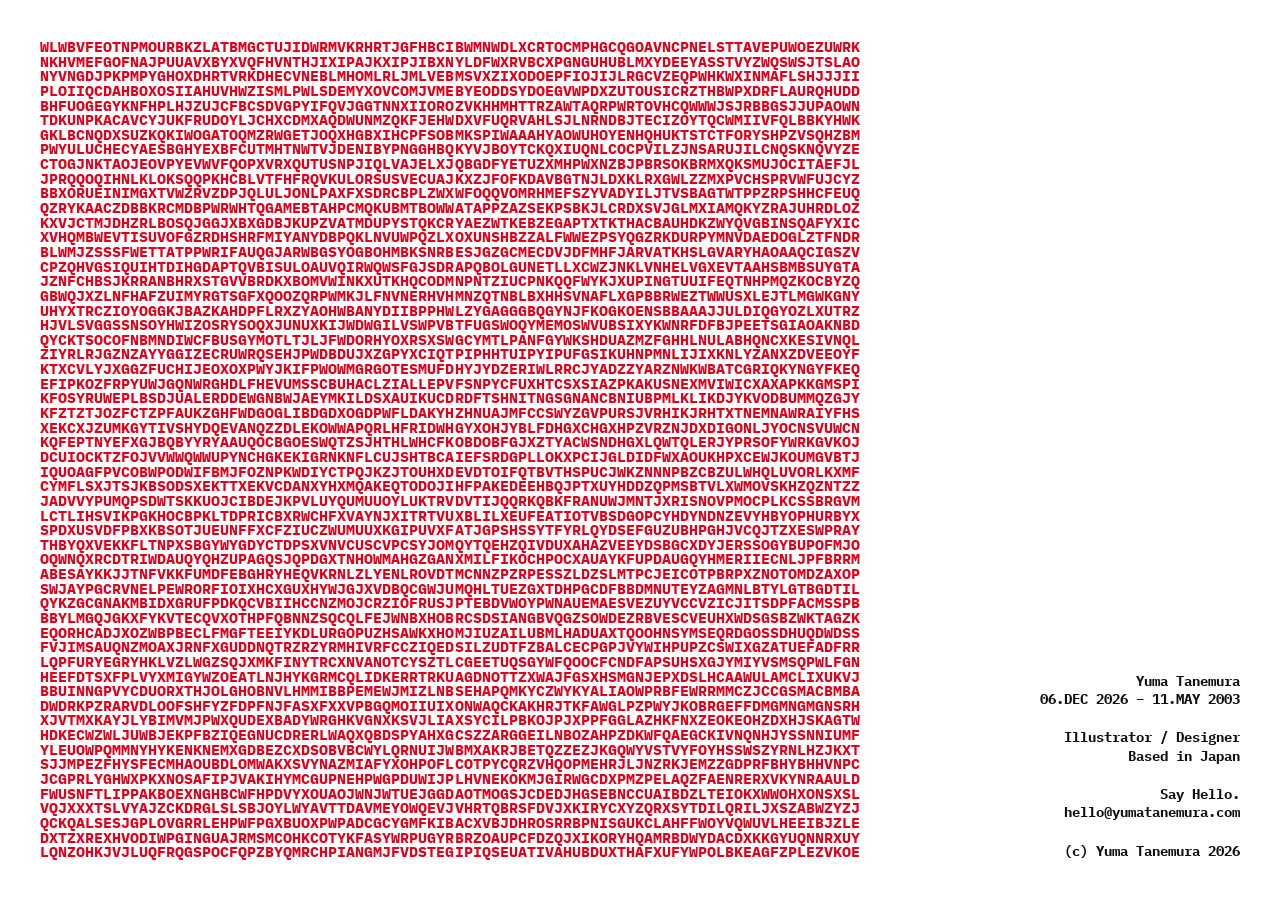
==== index.html @ e954024f "Add the new page." ====
<!doctype html>
<html lang="en">
<head>
  <meta charset="utf-8">
  <meta name="viewport" content="width=device-width, initial-scale=1">
  <title>yumatanemura.com</title>
  <link rel="preconnect" href="https://fonts.googleapis.com">
  <link rel="preconnect" href="https://fonts.gstatic.com" crossorigin>
  <link href="https://fonts.googleapis.com/css2?family=IBM+Plex+Mono:wght@700&display=swap" rel="stylesheet">
  <link rel="stylesheet" href="css/base.css">
  <link rel="stylesheet" href="css/red-square.css">
  <link rel="stylesheet" href="css/info-rail.css">
</head>
<body>
  <div class="red-square" id="red-square" aria-hidden="true"></div>
  <aside class="info-rail" id="info-rail">
    <div class="info-rail__stack" id="info-stack">
      <div>
        <p>Yuma Tanemura</p>
        <p><span id="info-today"></span> – 11.MAY 2003</p>
      </div>
      <div>
        <p>Illustrator / Designer</p>
        <p>Based in Japan</p>
      </div>
      <div>
        <p>Say Hello.</p>
        <p><a href="mailto:hello@yumatanemura.com">hello@yumatanemura.com</a></p>
      </div>
      <p>(c) Yuma Tanemura 2026</p>
    </div>
  </aside>
  <canvas id="red-measure" hidden></canvas>
  <script src="js/red-square.js"></script>
  <script src="js/info-rail.js"></script>
  <script src="js/main.js"></script>
</body>
</html>
---- css/base.css ----
:root {
  --red: #e2001a;
  --pad: 2.5rem;
  --info-font: 0.85rem;
  --info-gap: 1.25rem;
}

* {
  box-sizing: border-box;
}

body {
  margin: 0;
  min-height: 100dvh;
  padding: var(--pad);
  background: #fff;
  font-family: "IBM Plex Mono", ui-monospace, monospace;
}
---- css/red-square.css ----
.red-square {
  display: flex;
  flex-direction: column;
  color: var(--red);
  font-weight: 700;
  text-transform: uppercase;
  line-height: 1;
}

.red-square__row {
  white-space: nowrap;
}
---- css/info-rail.css ----
.info-rail {
  position: absolute;
  right: var(--pad);
  bottom: var(--pad);
  display: flex;
  flex-direction: column;
  justify-content: flex-end;
  text-align: right;
  color: #111;
  font-size: var(--info-font);
  font-weight: 700;
  line-height: 1.35;
}

.info-rail__stack {
  display: flex;
  flex-direction: column;
  gap: var(--info-gap);
  width: max-content;
  margin-left: auto;
}

.info-rail p {
  margin: 0;
  white-space: nowrap;
}

.info-rail a {
  color: inherit;
  text-decoration: none;
}
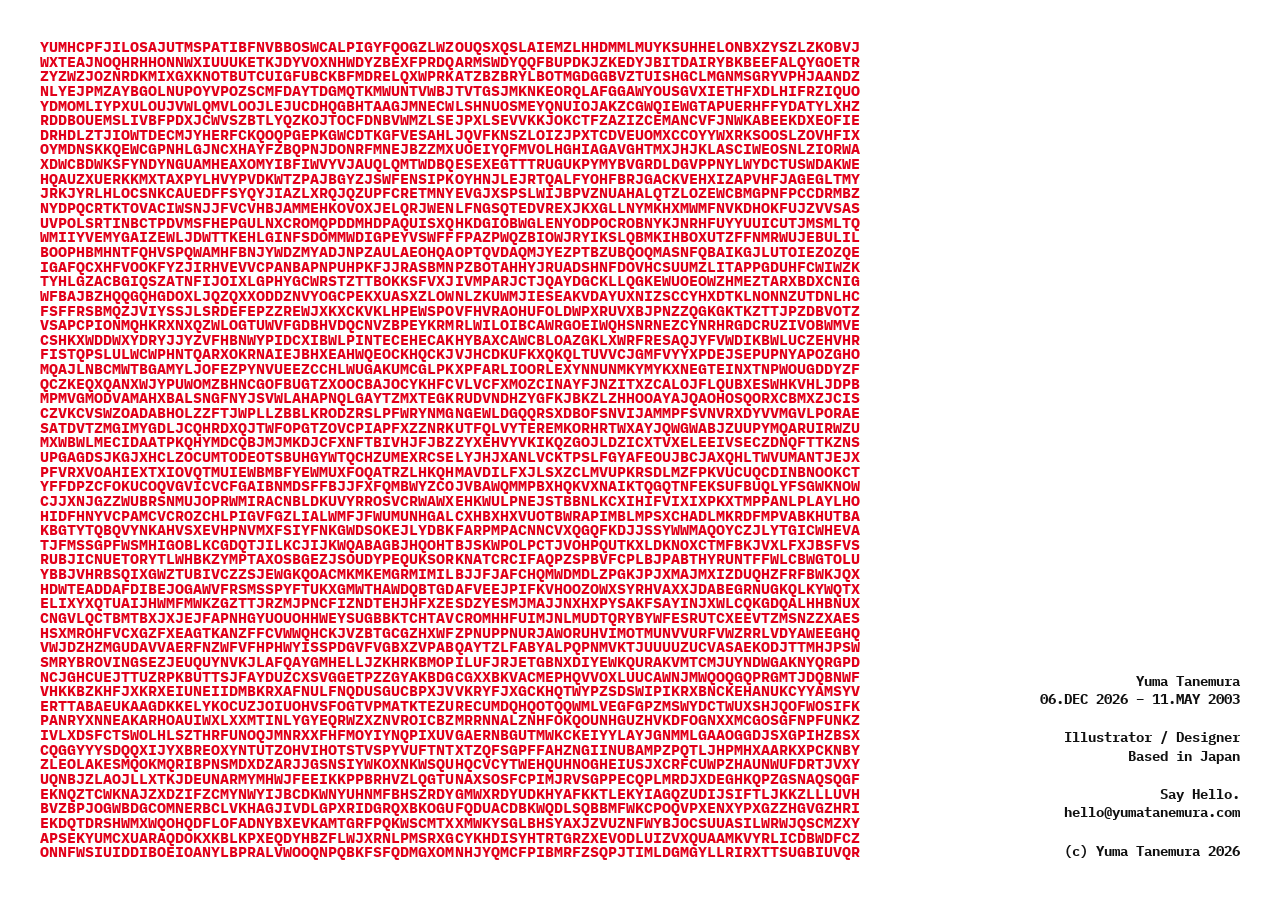
==== commit 94770b31: "Serve the font from the site." ====
--- a/index.html
+++ b/index.html
@@ -4,9 +4,7 @@
   <meta charset="utf-8">
   <meta name="viewport" content="width=device-width, initial-scale=1">
   <title>yumatanemura.com</title>
-  <link rel="preconnect" href="https://fonts.googleapis.com">
-  <link rel="preconnect" href="https://fonts.gstatic.com" crossorigin>
-  <link href="https://fonts.googleapis.com/css2?family=IBM+Plex+Mono:wght@700&display=swap" rel="stylesheet">
+  <link rel="preload" href="/assets/fonts/ibm-plex-mono-700-latin.woff2" as="font" type="font/woff2" crossorigin>
   <link rel="stylesheet" href="css/base.css">
   <link rel="stylesheet" href="css/red-square.css">
   <link rel="stylesheet" href="css/info-rail.css">
--- a/css/base.css
+++ b/css/base.css
@@ -1,3 +1,11 @@
+@font-face {
+  font-family: "IBM Plex Mono";
+  font-style: normal;
+  font-weight: 700;
+  font-display: swap;
+  src: url("/assets/fonts/ibm-plex-mono-700-latin.woff2") format("woff2");
+}
+
 :root {
   --red: #e2001a;
   --pad: 2.5rem;
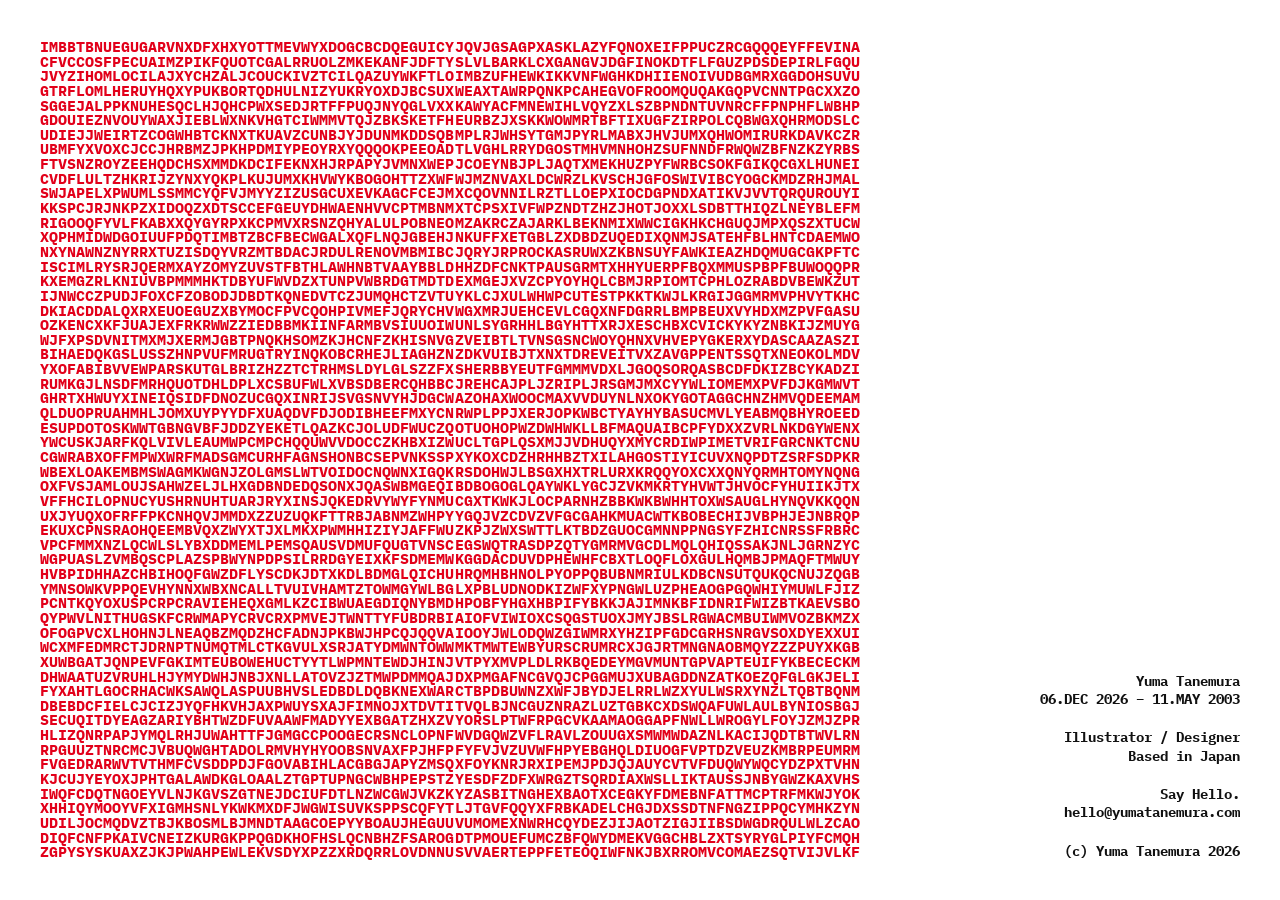
==== commit 8356a82a: "Keep the share and search details." ====
--- a/index.html
+++ b/index.html
@@ -4,6 +4,40 @@
   <meta charset="utf-8">
   <meta name="viewport" content="width=device-width, initial-scale=1">
   <title>yumatanemura.com</title>
+  <meta name="description" content="Illustrator and designer based in Japan. Open for commissions and collaborations — say hello.">
+  <link rel="canonical" href="https://yumatanemura.com/">
+  <meta property="og:type" content="website">
+  <meta property="og:url" content="https://yumatanemura.com/">
+  <meta property="og:site_name" content="Yuma Tanemura">
+  <meta property="og:title" content="Yuma Tanemura — Illustrator &amp; Designer">
+  <meta property="og:description" content="Illustrator and designer based in Japan. Open for commissions and collaborations — say hello.">
+  <meta name="twitter:card" content="summary">
+  <script type="application/ld+json">
+  {
+    "@context": "https://schema.org",
+    "@graph": [
+      {
+        "@type": "WebSite",
+        "@id": "https://yumatanemura.com/#website",
+        "url": "https://yumatanemura.com/",
+        "name": "Yuma Tanemura",
+        "publisher": { "@id": "https://yumatanemura.com/#person" }
+      },
+      {
+        "@type": "Person",
+        "@id": "https://yumatanemura.com/#person",
+        "name": "Yuma Tanemura",
+        "alternateName": "yuma.tanemura",
+        "jobTitle": ["Illustrator", "Designer"],
+        "url": "https://yumatanemura.com/",
+        "homeLocation": { "@type": "Country", "name": "Japan" },
+        "sameAs": [
+          "https://github.com/uma-moebius"
+        ]
+      }
+    ]
+  }
+  </script>
   <link rel="preload" href="/assets/fonts/ibm-plex-mono-700-latin.woff2" as="font" type="font/woff2" crossorigin>
   <link rel="stylesheet" href="css/base.css">
   <link rel="stylesheet" href="css/red-square.css">
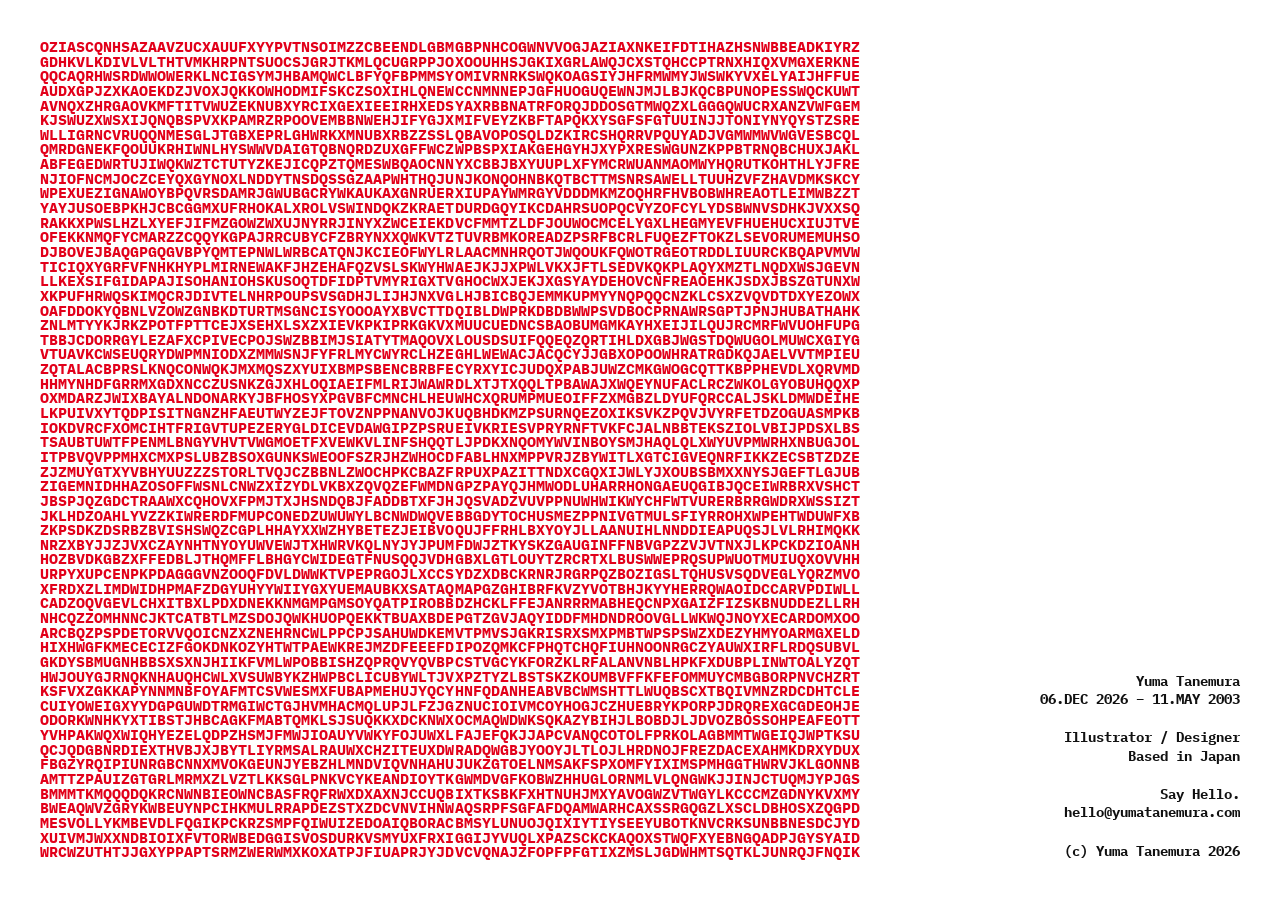
==== commit 6aa8b8d7: "Keep the visit counter." ====
--- a/index.html
+++ b/index.html
@@ -66,5 +66,6 @@
   <script src="js/red-square.js"></script>
   <script src="js/info-rail.js"></script>
   <script src="js/main.js"></script>
+  <script type='module' src='https://static.cloudflareinsights.com/beacon.min.js' data-cf-beacon='{"token": "2049c5c9cd2f4ea08d89f3d93ec42ae2"}'></script>
 </body>
 </html>
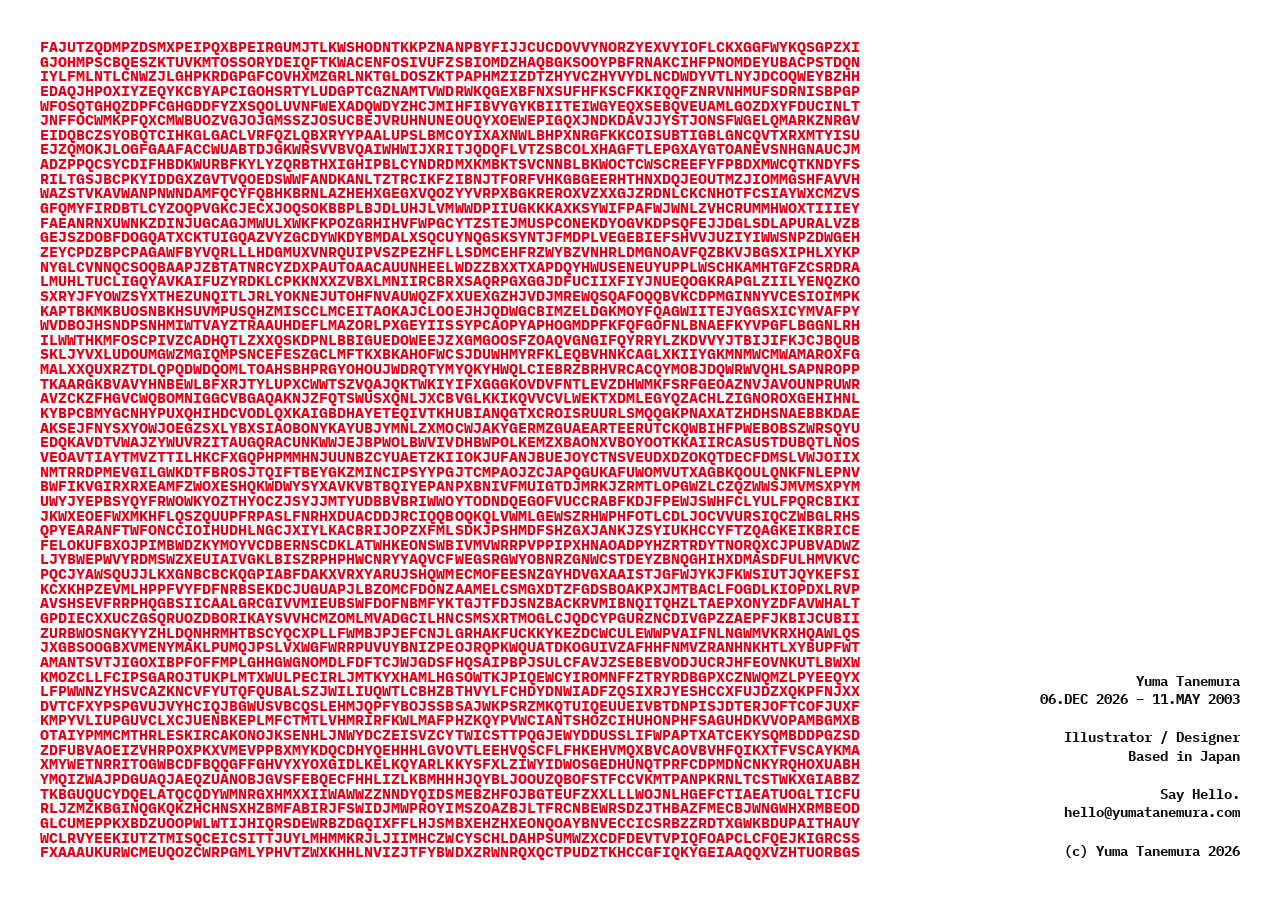
==== commit 44034064: "Update the description." ====
--- a/index.html
+++ b/index.html
@@ -4,13 +4,13 @@
   <meta charset="utf-8">
   <meta name="viewport" content="width=device-width, initial-scale=1">
   <title>yumatanemura.com</title>
-  <meta name="description" content="Illustrator and designer based in Japan. Open for commissions and collaborations — say hello.">
+  <meta name="description" content="Illustrator / Designer based in Japan. Say hello.">
   <link rel="canonical" href="https://yumatanemura.com/">
   <meta property="og:type" content="website">
   <meta property="og:url" content="https://yumatanemura.com/">
   <meta property="og:site_name" content="Yuma Tanemura">
-  <meta property="og:title" content="Yuma Tanemura — Illustrator &amp; Designer">
-  <meta property="og:description" content="Illustrator and designer based in Japan. Open for commissions and collaborations — say hello.">
+  <meta property="og:title" content="Yuma Tanemura">
+  <meta property="og:description" content="Illustrator / Designer based in Japan. Say hello.">
   <meta name="twitter:card" content="summary">
   <script type="application/ld+json">
   {
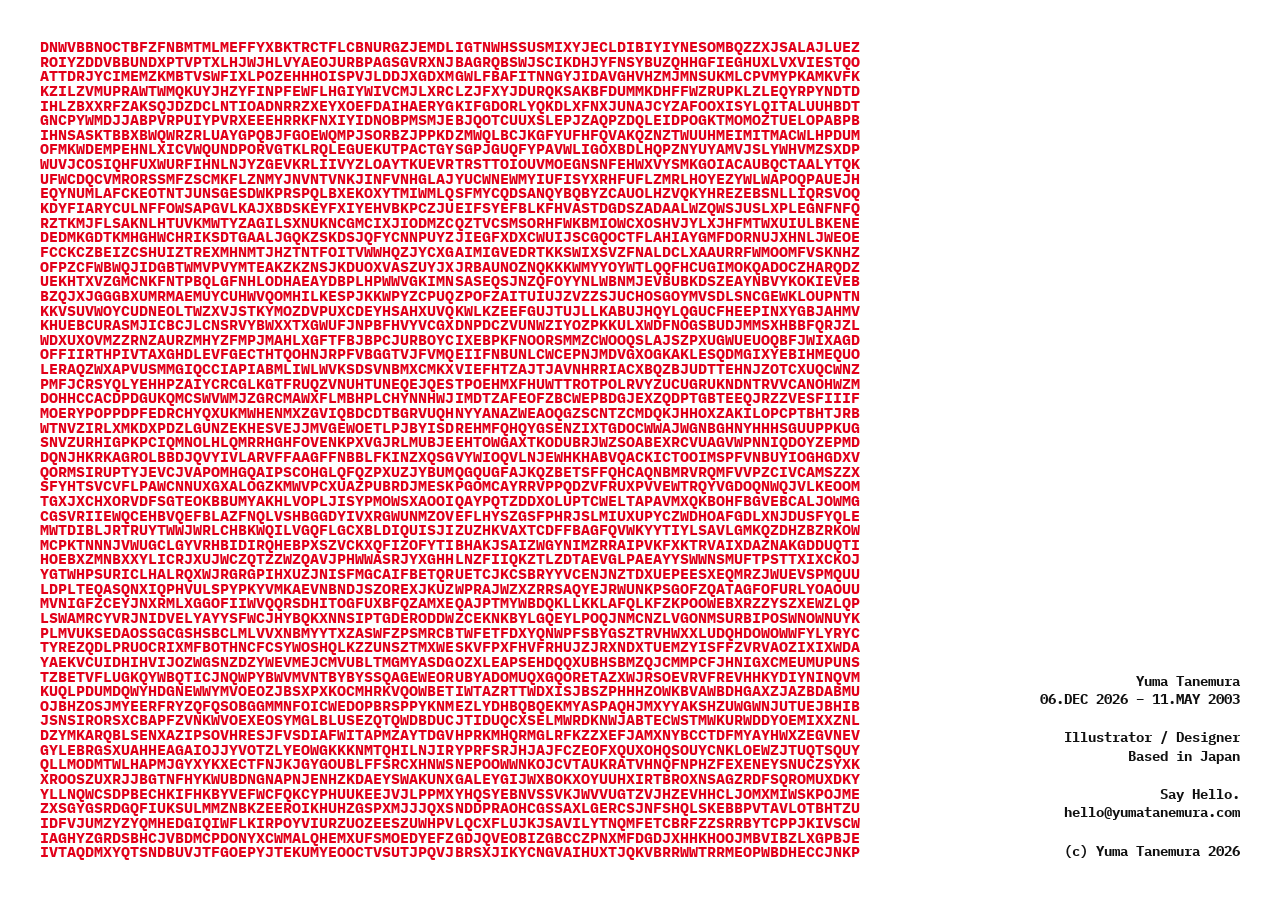
==== commit 9dbaf7ed: "Remove unneeded search and share details." ====
--- a/index.html
+++ b/index.html
@@ -7,37 +7,9 @@
   <meta name="description" content="Illustrator / Designer based in Japan. Say hello.">
   <link rel="canonical" href="https://yumatanemura.com/">
   <meta property="og:type" content="website">
-  <meta property="og:url" content="https://yumatanemura.com/">
-  <meta property="og:site_name" content="Yuma Tanemura">
   <meta property="og:title" content="Yuma Tanemura">
   <meta property="og:description" content="Illustrator / Designer based in Japan. Say hello.">
   <meta name="twitter:card" content="summary">
-  <script type="application/ld+json">
-  {
-    "@context": "https://schema.org",
-    "@graph": [
-      {
-        "@type": "WebSite",
-        "@id": "https://yumatanemura.com/#website",
-        "url": "https://yumatanemura.com/",
-        "name": "Yuma Tanemura",
-        "publisher": { "@id": "https://yumatanemura.com/#person" }
-      },
-      {
-        "@type": "Person",
-        "@id": "https://yumatanemura.com/#person",
-        "name": "Yuma Tanemura",
-        "alternateName": "yuma.tanemura",
-        "jobTitle": ["Illustrator", "Designer"],
-        "url": "https://yumatanemura.com/",
-        "homeLocation": { "@type": "Country", "name": "Japan" },
-        "sameAs": [
-          "https://github.com/uma-moebius"
-        ]
-      }
-    ]
-  }
-  </script>
   <link rel="preload" href="/assets/fonts/ibm-plex-mono-700-latin.woff2" as="font" type="font/woff2" crossorigin>
   <link rel="stylesheet" href="css/base.css">
   <link rel="stylesheet" href="css/red-square.css">
